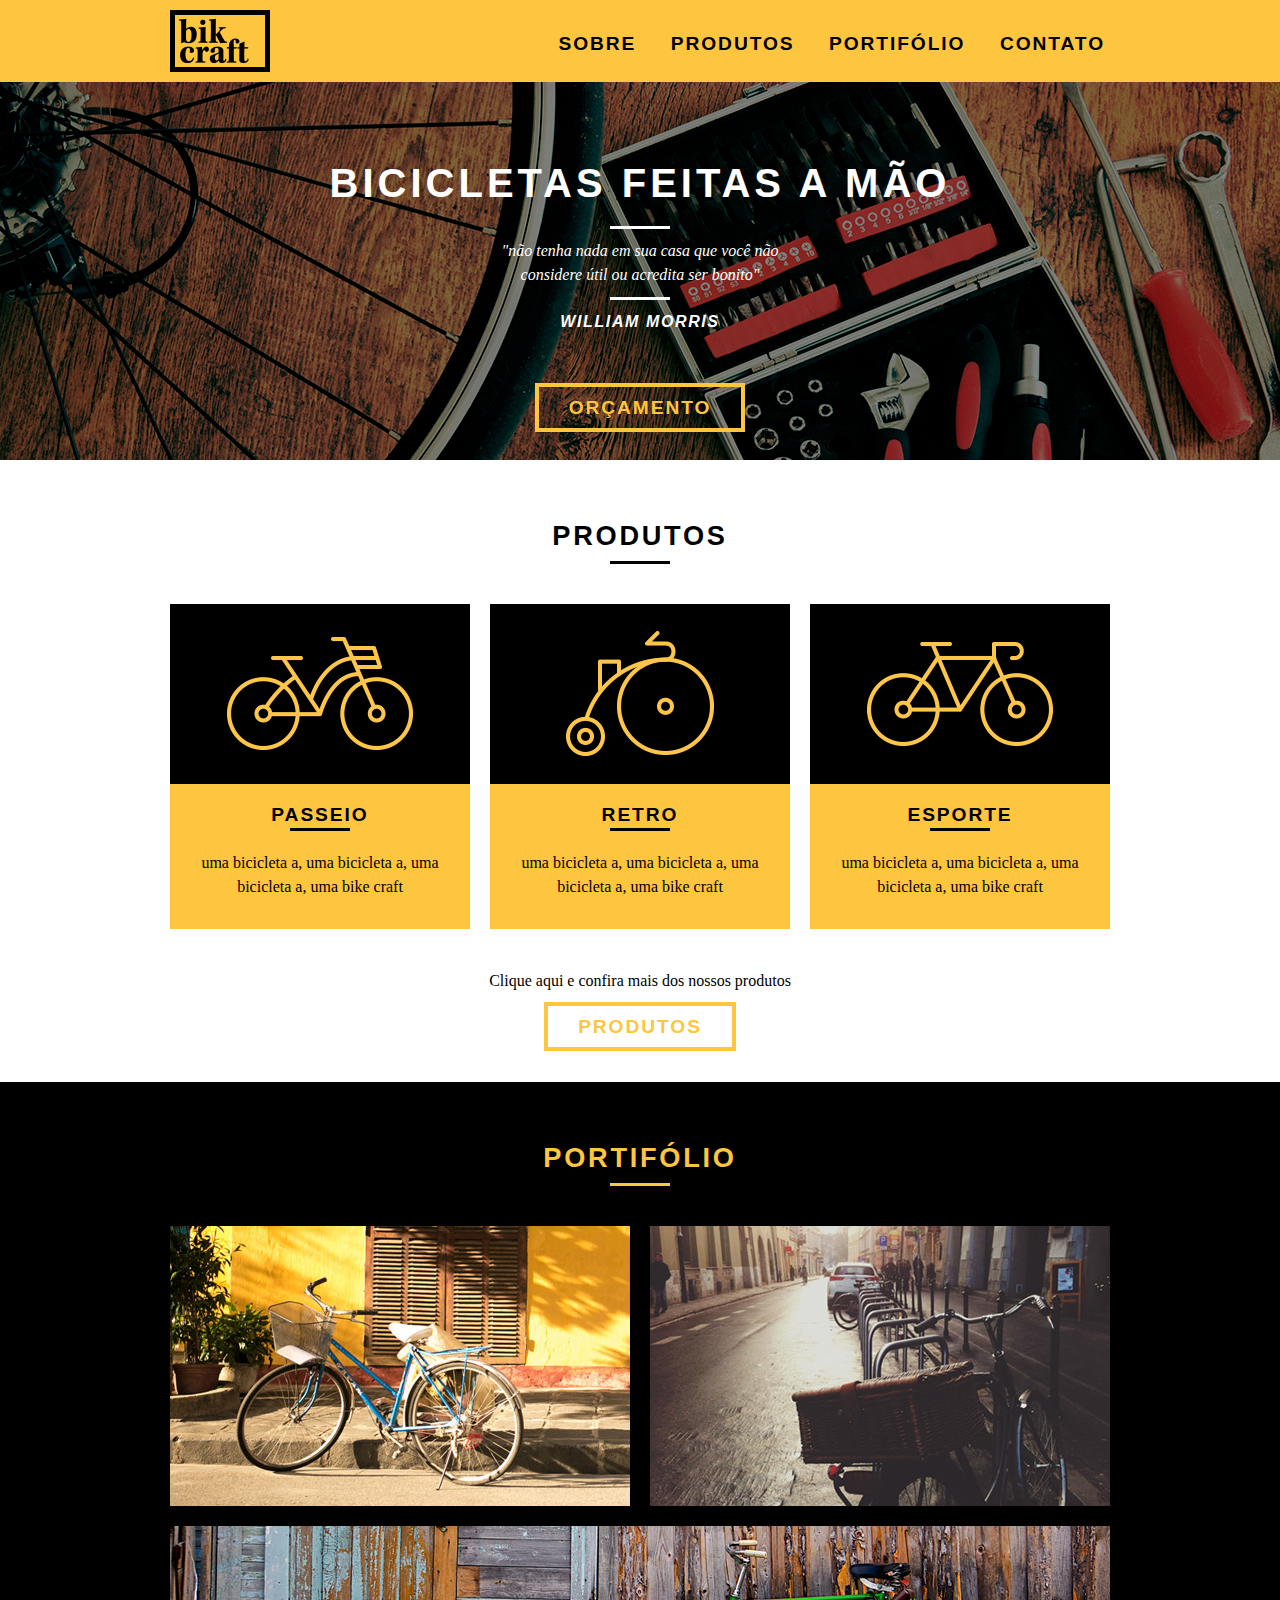
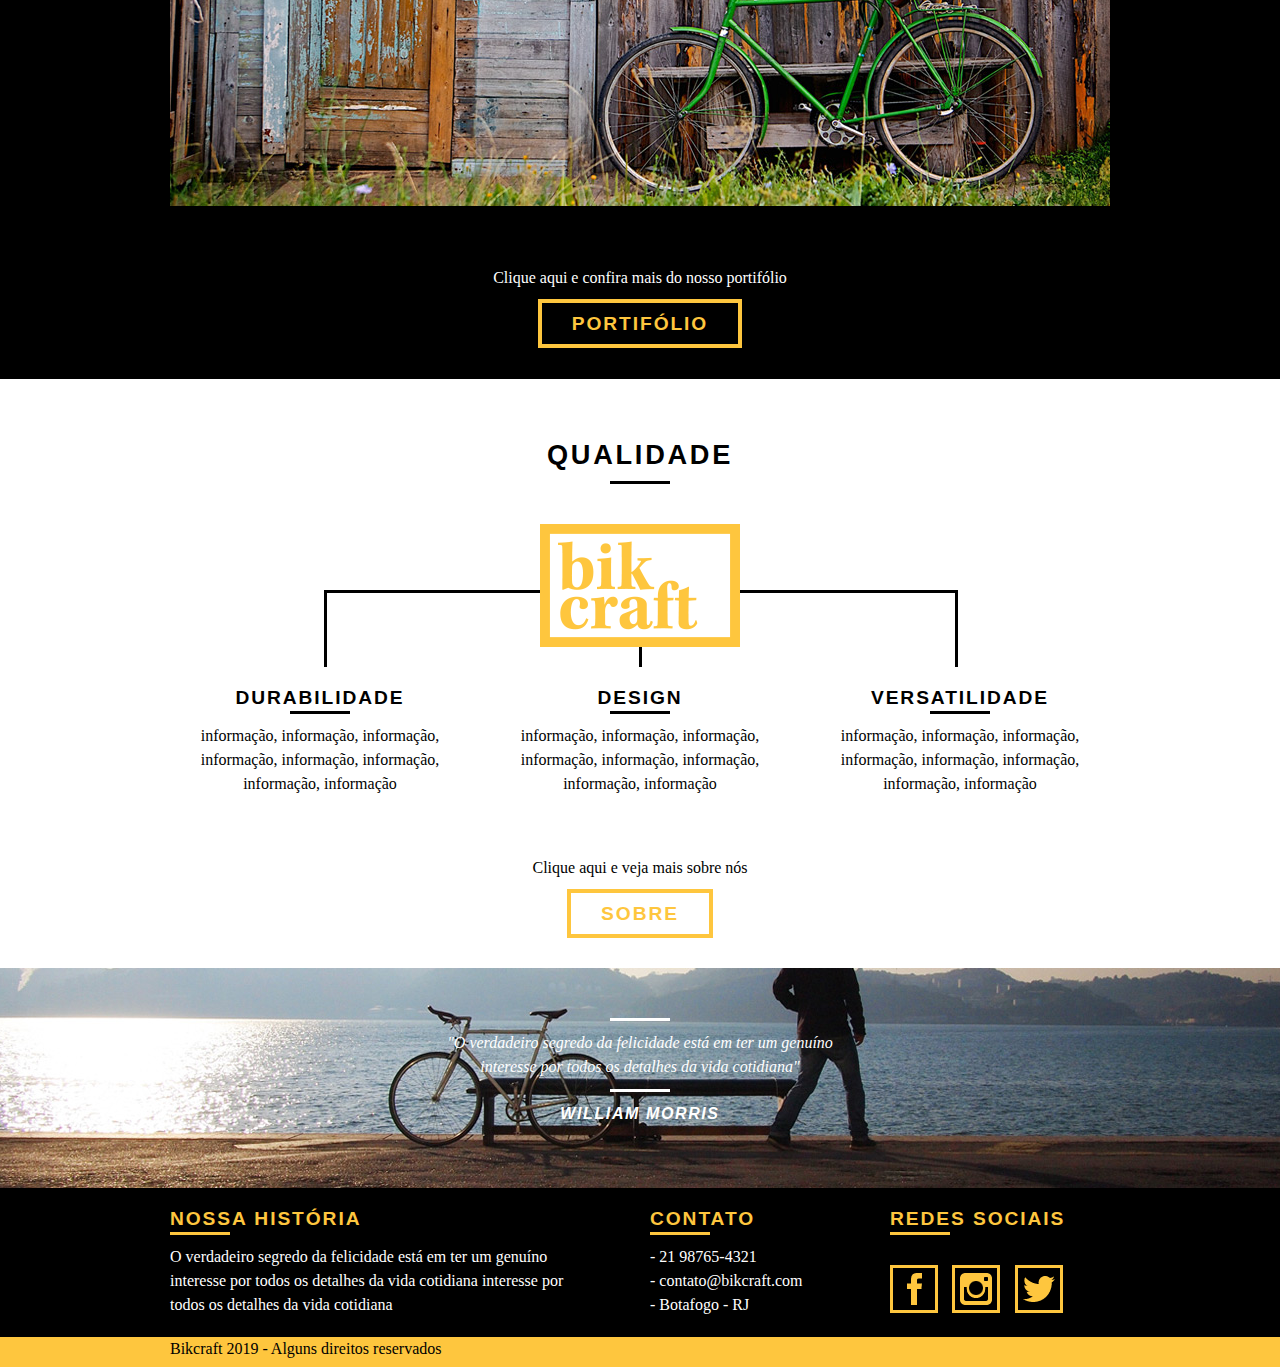
==== index.html @ 5e73a2ca "bikcraft" ====
<!DOCTYPE html>
<html lang="pt-br">
<head>
	<meta charset="UTF-8">
	<meta name="viewport" content="width=device-width, initial-scale=1.0">
	<meta http-equiv="X-UA-Compatible" content="ie=edge">
	<title>Bikcraft</title>
	<link rel="stylesheet" href="css/normalize.css">
	<link rel="stylesheet" href="css/reset.css">
	<link rel="stylesheet" href="css/grid.css">
	<link rel="stylesheet" href="css/style.css">
	<link rel="stylesheet" href="css/responsivo.css">
</head>
<body>

	<header class="main-header">
		<div class="container">
			<a href="index.html" class="logo grid-3">
				<img class="img-logo" src="img/logo.png" alt="Bikcraft"> 
			</a>
			<nav class="main-menu grid-13">
				<ul>
					<li><a href="sobre.html"> Sobre </a></li>
					<li><a href="produtos.html"> Produtos </a></li>
					<li><a href="portifolio.html"> Portifólio </a></li>
					<li><a href="contato.html"> Contato </a></li>
				</ul>
			</nav>
		</div>
	</header>

	<section class="introducao">
		<div class="container">
			<h1>Bicicletas feitas a mão</h1>
			<blockquote class="quote-externo">
				<p>"não tenha nada em sua casa que você não considere útil ou acredita ser bonito"</p>
			</blockquote>
			<cite>William Morris</cite>
		</div>
		<a href="produtos.html" class="btn">Orçamento</a>
	</section>

	<section class="container produtos">
		<h2 class="subtitulo"> Produtos </h2>

		<div class="produtos-main-div">			
			<ul class="lista-produtos">
				<li class="grid-1-3">
					<div class="produtos-icone">
						<img src="img/produtos/passeio.png" alt="Bikcraft passeio">
					</div>
					<h3 class="subsubtitulo"> Passeio </h3>
					<p>uma bicicleta a, uma bicicleta a, uma bicicleta a, uma bike craft</p>
				</li>
				
				<li class="grid-1-3">
					<div class="produtos-icone">
						<img src="img/produtos/retro.png" alt="Bikcraft retro">
					</div>
					<h3 class="subsubtitulo"> Retro </h3>
					<p>uma bicicleta a, uma bicicleta a, uma bicicleta a, uma bike craft</p>
				</li>

				<li class="grid-1-3">
					<div class="produtos-icone">
						<img src="img/produtos/esporte.png" alt="Bikcraft esporte">
					</div>
					<h3 class="subsubtitulo"> Esporte </h3>
					<p>uma bicicleta a, uma bicicleta a, uma bicicleta a, uma bike craft</p>
				</li>
			</ul>
		</div>

		<div class="call-to-action">
			<p>Clique aqui e confira mais dos nossos produtos</p>
			<a href="produtos.html" class="btn"> Produtos </a>
		</div>
	</section>

	<section class="portifolio">
		<div class="container">
			<h2 class="subtitulo"> Portifólio </h2>

			<ul class="lista-portifolio">
				<li class="grid-8">
					<img src="img/portfolio/passeio.jpg" alt="bicicleta passeio">
				</li>
				<li class="grid-8">
					<img src="img/portfolio/retro.jpg" alt="Bicicleta retro">
				</li>
				<li class="grid-16">
					<img src="img/portfolio/esporte.jpg" alt="Bicicleta esporte">
				</li>
			</ul>

			<div class="call-to-action">				
				<p>Clique aqui e confira mais do nosso portifólio</p>
				<a href="portifolio.html" class="btn"> Portifólio </a>
			</div>

		</div>
	</section>

	<section class="container qualidade">
		<h2 class="subtitulo"> Qualidade </h2>

		<div class="qualidade-img-div">
			<img src="./img/bikcraft-qualidade.png" alt="Bikcraft logo">
		</div>

		<ul class="lista-qualidade">
			<li class="grid-1-3">
				<h3 class="subsubtitulo"> Durabilidade </h3>
				<p> informação, informação, informação, informação, informação, informação, informação, informação</p>
			</li>

			<li class="grid-1-3">
				<h3 class="subsubtitulo"> Design </h3>
				<p> informação, informação, informação, informação, informação, informação, informação, informação</p>
			</li>

			<li class="grid-1-3">
				<h3 class="subsubtitulo"> Versatilidade </h3>
				<p> informação, informação, informação, informação, informação, informação, informação, informação</p>
			</li>			
		</ul>

		<div class="call-to-action">				
			<p>Clique aqui e veja mais sobre nós</p>
			<a href="sobre.html" class="btn"> Sobre </a>
		</div>
	</section>

	<section class="footer">

		<div class="pre-footer">
			<div class="container">
				<blockquote class="quote-externo">
					<p>"O verdadeiro segredo da felicidade está em ter um genuíno interesse por todos os detalhes da vida cotidiana"</p>
				</blockquote>
				<cite>William Morris</cite>
			</div>
		</div>

		<div class="main-footer">
			<div class="container">
				<div class="footer-historia grid-8">
					<h3 class="subsubtitulo"> Nossa História</h3>
					<p>O verdadeiro segredo da felicidade está em ter um genuíno interesse por todos os detalhes da vida cotidiana
					interesse por todos os detalhes da vida cotidiana</p>
				</div>

				<div class="footer-contato grid-4">
					<h3 class="subsubtitulo">Contato</h3>
					<ul>
						<li><p>- 21 98765-4321</p></li>
						<li><p>- contato@bikcraft.com</p></li>
						<li><p>- Botafogo - RJ</p></li>
					</ul>
				</div>

				<div class="footer-redes grid-4">
					<h3 class="subsubtitulo">Redes Sociais</h3>
					<ul>
						<li><a href="http://facebook.com" target="blank"><img src="./img/redes-sociais/facebook.png" alt="facebook"></a></li>
						<li><a href="http://instagram.com" target="blank"><img src="./img/redes-sociais/instagram.png" alt="instagram"></a></li>
						<li><a href="http://twitter.com" target="blank"><img src="./img/redes-sociais/twitter.png" alt="twitter"></a></li>
					</ul>
				</div>
			</div>
		</div>

		<div class="footer-copy">
			<div class="container">
				<p class="grid-16">Bikcraft 2019 - Alguns direitos reservados</p>
			</div>
		</div>
	</section>
	
</body>
</html>
---- css/grid.css ----
*, *:before, *:after {
  -webkit-box-sizing: border-box; 
  -moz-box-sizing: border-box; 
  box-sizing: border-box;
}

.container {
	width: 960px;
	margin: 0 auto;
	padding: 0px;
	position: relative;
}

.container:after, .container:before {
	content: " ";
	display: table;
}

.container:after {
	clear: both;
}

.grid-1, .grid-2, .grid-3, .grid-4, .grid-5, .grid-6, .grid-7, .grid-8, .grid-9, .grid-10, .grid-11, .grid-12, .grid-13, .grid-14, .grid-15, .grid-16, .grid-1-3 {
	float: left;
	margin-left: 10px;
	margin-right: 10px;
}

.grid-1 	{width: 40px;}
.grid-2 	{width: 100px;}
.grid-3 	{width: 160px;}
.grid-4 	{width: 220px;}
.grid-5 	{width: 280px;}
.grid-6 	{width: 340px;}
.grid-7 	{width: 400px;}
.grid-8 	{width: 460px;}
.grid-9 	{width: 520px;}
.grid-10 	{width: 580px;}
.grid-11 	{width: 640px;}
.grid-12 	{width: 700px;}
.grid-13 	{width: 760px;}
.grid-14 	{width: 820px;}
.grid-15 	{width: 880px;}
.grid-16 	{width: 940px;}
.grid-1-3	{width: 300px;}

@media only screen and (min-width: 768px) and (max-width: 959px) {
	.container {
		width: 768px;
	}
	
	.grid-1		{width: 28px;}
	.grid-2		{width: 76px;}
	.grid-3		{width: 124px;}
	.grid-4		{width: 172px;}
	.grid-5		{width: 220px;}
	.grid-6		{width: 268px;}
	.grid-7		{width: 316px;}
	.grid-8		{width: 364px;}
	.grid-9		{width: 412px;}
	.grid-10	{width: 460px;}
	.grid-11	{width: 508px;}
	.grid-12	{width: 556px;}
	.grid-13	{width: 604px;}
	.grid-14	{width: 652px;}
	.grid-15	{width: 700px;}
	.grid-16	{width: 748px;}
	.grid-1-3	{width: 236px;}	
}
	
@media only screen and (max-width: 767px) {
	.container {
		width: 300px;
	}

	.grid-1, .grid-2, .grid-3, .grid-4, .grid-5, .grid-6, .grid-7, .grid-8, .grid-9, .grid-10, .grid-11, .grid-12, .grid-13, .grid-14, .grid-15, .grid-16, .grid-1-3 {
		width: 300px;
		margin: 0 0 20px 0;
		float: none;
	}
}
---- css/style.css ----
/*Geral*/

body {
    font-family: Arial, Helvetica, sans-serif;
}

img {
    display: block;
    margin: 0 auto;
}

p {
    font-family: Georgia, 'Times New Roman', Times, serif;
    font-size: 1em;
    line-height: 1.5em;
    color: #fff;
}

.subtitulo {
    margin-top: 60px;
    margin-bottom: 40px;

    font-size: 1.7em;
    font-weight: bold;
    letter-spacing: 0.1em;
    text-transform: uppercase;
    color: #000;
}

.subsubtitulo {
    margin-top: 20px;

    font-size: 1.2em;
    font-weight: bold;
    letter-spacing: 0.1em;
    text-transform: uppercase;
    color: #000;
}

.subtitulo::after {
    content: "";
    display: block;
    width: 60px;
    height: 3px;
    background: #000;
    margin: 10px auto;
}

.subsubtitulo::after {
    content: "";
    display: block;
    width: 60px;
    height: 3px;
    background: #000;
    margin: 2px auto;
}

.btn {
    border: 4px solid #fec63e /* amarelo */;
    padding: 10px 30px;
    margin-bottom: 20px;

    font-size: 1.2em;
    letter-spacing: 0.1em;
    text-transform: uppercase;
    line-height: 1.5em;
    font-weight: bold;
    color: #fec63e;
}

.btn:hover {
    background-color: #fec63e;

    color: #fff;
}

.call-to-action {
    clear: both;
    padding-top: 40px;
    padding-bottom: 40px;
}

.call-to-action p {
    margin-bottom: 20px;
}


/*Header*/

.main-header {
    width: 100%;
    position: fixed;
    top: 0;
    background-color: #fec63e /* amarelo */;
    padding: 10px 0;
    z-index: 10;
}

.img-logo {
    margin: 0 0;
}

.main-menu {
    text-align: right;
}

.main-menu ul li {
    display: inline-block;
    margin-left: 20px;
    margin-top: 20px;
}

.main-menu ul li a {
    padding: 20px 5px;

    font-size: 1.2em;
    letter-spacing: 0.1em;
    text-transform: uppercase;
    line-height: 1.5em;
    font-weight: bold;
    color: #000;
}

.main-menu ul li a:hover {
    color: #fff;
}

.main-menu ul li a.menu-ativo {
    color: #fff;
}

/*Introducao*/

.introducao {
    width: 100%;
    height: 380px;
    margin-top: 80px;

    background-image: url(../img/bg-teste8.jpg);
    background-repeat: no-repeat;
    background-position: center top;

    text-align: center
}

.introducao h1 {
    font-size: 2.5em;
    font-weight: bold;
    letter-spacing: 0.1em;
    text-transform: uppercase;
    color: #fff;

    margin-top: 80px;
}

.quote-externo {
    max-width: 320px;
    margin: 0 auto;
}

.quote-externo p {
    margin-top: 20px;
    margin-bottom: 10px;

    font-style: italic;
}

.quote-externo p::before, .quote-externo p::after {
    content: "";
    display: block;
    width: 60px;
    height: 3px;
    background: #fff;
    margin: 10px auto;
}

cite {
    font-family: Arial, Helvetica, sans-serif;
    font-size: 1em;
    letter-spacing: 0.1em;
    text-transform: uppercase;
    line-height: 1.5em;
    font-weight: bold;
    color: #fff;
}

.introducao .container {
    margin-bottom: 60px;
}

/*Introdução interna*/

.introducao-interna {
    height: 200px;
    background-size: cover;
}

.introducao-sobre {
    background-image: url(../img/Sobre/bg-sobre.jpg);
}

.introducao-produtos {
    background-image: url(../img/produtos/bg-produtos.jpg);
}

.introducao-portifolio {
    background-image: url(../img/portfolio/bg-portifolio.jpg);
}

.introducao-contato {
    background-image: url(../img/contato/bg-contato.jpg);
}

.introducao-interna h1 {
    margin-top: 60px;
    font-size: 2em;
}

.introducao-interna h1::after {
    content: "";
    display: block;
    width: 60px;
    height: 3px;
    background: #fff;
    margin: 10px auto;
}

/*Produtos*/

.produtos {
    text-align: center;
}

.produtos p {
    color: #000;
}

.produtos ul li {
    background-color: #fec63e;
}

.produtos-icone {
    background-color: #000;
}

.produtos img {
    padding: 20px;
}

.lista-produtos li p {
    max-width: 240px;
    margin: 20px auto;
    padding-bottom: 10px;
}

/*Portifólio*/

.portifolio {
    width: 100%;
    background-color: #000;

    text-align: center;
}

.portifolio .subtitulo {
    color: #fec63e;
}

.portifolio ul li {
    margin-bottom: 20px;
}

.portifolio .subtitulo::after {
    background: #fec63e;
}

/*Qualidade*/

.qualidade {
    text-align: center;
}

.qualidade-img-div {
    background: url(../img/linhas.png) center no-repeat;
    padding-bottom: 20px;
    background-position-x: 164px;
    background-position-y: 66px;
}

.qualidade p {
    color: #000;
}

.qualidade .subsubtitulo {
    margin-bottom: 10px;
}

.qualidade .call-to-action {
    padding-top: 60px;
}

/*Footer*/

.footer {
    width: 100%;
    color: #000;
}

.footer .pre-footer {
    background: url(../img/bg-footer.jpg) center no-repeat;
    background-size: cover;
    height: 220px;
    text-align: center;
}

.footer .pre-footer .quote-externo {
    padding-top: 30px;
    max-width: 440px;
}

.footer .main-footer {
    background: #000;
    background-size: cover;
}

.footer .main-footer .subsubtitulo {
    color: #fec63e;
}

.footer .main-footer .subsubtitulo::after {
    background-color: #fec63e;
    margin-left: 0;
    margin-bottom: 10px;
}

.footer-historia {
    padding-right: 40px;
    margin-bottom: 20px;
}

.footer-redes ul li {
    display: inline-block;
}

.footer-redes ul li a {
    display: block;
    border: #fec63e solid 3px;
    padding: 5px;
    margin-right: 10px;
    margin-top: 20px;
}

.footer .footer-copy {
    background: #fec63e;
    background-size: cover;
    height: 30px;
}

.footer-copy p {
    color: #000;
}

/*---------------------------------------------------------------------------END-HOME---------------------------------------------------------------------------------------*/

.footer-interno {
    margin-top: 60px;
}

/*Sobre*/

.main-sobre p {
    color: #000;
    margin-top: 10px;
}

.main-sobre .subtitulo {
    margin-bottom: 10px;
}

.main-sobre .subtitulo::after {
    margin-left: 0;
}

.his-mis-vis {
    padding-right: 60px;
}

.main-sobre .equipe {
    padding-top: 40px;
    padding-bottom: 20px;
}

/*Produtos*/

.main-produto {
    margin-top: 60px;
}

.main-produto .subtitulo {
    text-align: center;
    color: #fff;
    margin-top: 110px; 
}

.main-produto .subtitulo::after {
    background-color: #fff;
}

.main-produto .produto-front-img {
    height: 280px;
}

.main-produto .produto-front-img, .main-produto .produto-logo {
    margin-bottom: 20px;
}

.main-produto .produto-img, .main-produto .produto-info {
    margin-bottom: 60px;
}

.main-produto .produto-passeio {
    background-image: url(../img/produtos/passeio-img1.jpg);
}
.main-produto .produto-esporte {
    background-image: url(../img/produtos/esporte-img1.jpg);
}
.main-produto .produto-retro {
    background-image: url(../img/produtos/retro-img1.jpg);
}

.main-produto .produto-logo {
    background: #000;
    padding-top: 70px;
    padding-bottom: 70px;
}

.main-produto .produto-img {
    height: 280px;
}

.main-produto .produto-info {
    height: 280px;
    width: 460px;
    background: #000;
}

.main-produto .produto-info p{
    padding: 20px;
    font-size: 1.2em;
}

.main-produto .produto-info ul {    
    margin-top: 26px;
    padding: 0;
    width: 460px;
}

.main-produto .produto-info ul li {
    display: block;
    background-color: #fec63e;
    float: left;

    height: 49px;
    width: 229px;

    margin-top: 2px;
    border: 0;
}

.main-produto .produto-info ul li:nth-child(even) {
    margin-left: 2px;
}

.main-produto .produto-info ul li p {
    font-family: Arial, Helvetica, sans-serif;
    font-size: 1em;
    letter-spacing: 0.1em;
    text-transform: uppercase;
    line-height: 1.5em;
    font-weight: bold;
    text-align: center;
    
    margin-top: 12px;
    padding: 0;
    
    color: #000;
}

/*Orcamento*/

.orcamento {
    width: 100%;
    background: #000;
}

.orcamento .subtitulo {
    color: #fec63e;
    text-align: center;
}

.orcamento .subtitulo::after {
    background-color: #fec63e;
    margin-bottom: 20px;
}

.orcamento .form-orcamento label{
    display: block;

    font-family: Georgia, 'Times New Roman', Times, serif;
    font-size: 1.2em;
    line-height: 1.5em;
    color: #fff;
}

.orcamento .form-orcamento input {
    display: inline-block;

    font-family: Georgia, 'Times New Roman', Times, serif;
    font-size: 1em;
    line-height: 1.5em;
    color: #fff;

    border: #fec63e solid 3px;
    padding: 5px;
    margin-bottom: 10px;
    background: none;
    outline: none;
}

.orcamento .form-orcamento .form-left input {
    width: 100%;
}

.orcamento .form-orcamento .form-right input #modelo {
    padding: 6px;
}

.orcamento .form-orcamento ul li {
    font-family: Georgia, 'Times New Roman', Times, serif;
    font-size: 1em;
    line-height: 1.5em;
    color: #fff;

    padding: 6px 0;
}

.orcamento .form-orcamento ul li:nth-child(odd) {
    background-color: #1b1b1b;
}

.orcamento .form-orcamento textarea {
    font-family: Georgia, 'Times New Roman', Times, serif;
    font-size: 1em;
    line-height: 1.5em;
    color: #fff;

    border: #fec63e solid 3px;
    padding: 5px;
    margin-bottom: 10px;
    background: none;
    outline: none;

    width: 100%;
}

.orcamento .form-orcamento button {
    margin: 20px auto 60px auto;
    display: block;
    background: none;
}
.orcamento .form-orcamento button:hover {
    background-color: #fec63e;
}

/*Portifolio*/

.citacao-cliente {
    margin: 60px 0;
}

.citacao-cliente .quote-externo p, .citacao-cliente cite {
    text-align: center;
    color: #000;
}

.citacao-cliente cite {
    padding-top: 10px;
    margin-left: 520px;
    text-transform: none;
}

.citacao-cliente .quote-externo p::before, .citacao-cliente .quote-externo p::after {
    background-color: #000;
}

.portifolio-bolinhas {
    margin-bottom: 40px;
}

/*Contato*/

.contato {
    margin-top: 60px;
    margin-bottom: 60px;
}

.contato .form-contato label{
    display: block;

    font-family: Georgia, 'Times New Roman', Times, serif;
    font-size: 1.2em;
    line-height: 1.5em;
    color: #000;
}

.contato .form-contato input {
    display: inline-block;

    font-family: Georgia, 'Times New Roman', Times, serif;
    font-size: 1em;
    line-height: 1.5em;
    color: #000;

    border: #fec63e solid 3px;
    padding: 5px;
    margin-bottom: 10px;
    background: none;
    outline: none;

    width: 80%;
}

.contato .form-contato button {
    margin: 20px auto 60px 0;
    display: block;
    background: none;
}
.contato .form-contato button:hover {
    background-color: #fec63e;
}

.contato .subsubtitulo {
    color: #fec63e;
}

.contato .subsubtitulo::after{
    background-color: #fec63e;
    margin-left: 0;
    margin-bottom: 5px;
}

.contato .dados ul li p {
    color: #000;
}

.contato .dados .contato-redes ul li {
    display: inline-block;
}

.contato .dados .contato-redes ul li a {
    display: block;
    border: #fec63e solid 3px;
    padding: 5px;
    margin-right: 10px;
    margin-top: 20px;
}
---- css/responsivo.css ----
@media only screen and (min-width: 768px) and (max-width: 959px) {

    img {
        max-width: 100%;
    }

    .qualidade-img-div {
        background: none;
    }

    .footer-redes ul li a {
        padding: 5px;
        margin-right: 10px;
        margin-top: 20px;
    }

    .footer-redes ul li a img {
        height: 24px;
        width: 24px;
    }

    .main-produto .produto-img img, .main-produto .produto-img {
        max-height: 216px;
    }

/*Produtos*/

    .main-produto .produto-info {
        height: 216px;
        width: 364px;
        background: #000;
    }

    .main-produto .produto-info p{
        padding: 10px;
        font-size: 1em;
    }

    .main-produto .produto-info ul {    
        margin-top: 8px;
        width: 364px;
    }

    .main-produto .produto-info ul li {    
        height: 44px;
        width: 181px;
    
        margin-top: 2px;
        border: 0;
    }

    .citacao-cliente cite {
        margin-left: 420px;
    }
}

@media only screen and (max-width: 767px) {

    img {
        max-width: 100%;
    }
    
    .main-header {
        position: relative;
        float: none;
    }

    .main-header .container {
        height: 200px;
    }

    .main-header .main-menu {
        text-align: center;
    }

    .main-header img {
        margin: 0 auto 10px auto;

    }

    .main-menu ul li {
        margin: 0;
    }

    .main-menu ul li a {
        padding: 10px 5px;
        margin: 5px;
        width: 135px;
        border: 4px solid #000;

        font-size: 1em;

        float: left;
    }

    .main-menu ul li a.menu-ativo {
        border-color: #fff;
    }

    .main-menu ul li a:hover {
        border-color: #fff;
    }

    .introducao {
        margin-top: 0;

        background-image: url(../img/bg-teste768.jpg);
        background-size: cover;
    }

    .introducao h1 {
        font-size: 2em;

        margin-top: 60px
    }

    .introducao .container {
        margin-bottom: 60px;
    }

    .call-to-action {
        padding-top: 10px;
        padding-bottom: 40px;
    }

    .qualidade-img-div {
        background: none;
    }

    /*Produtos*/

    .main-produto .produto-front-img {
        max-height: 178px;
        background-size: 408px;
        background-position-x: -24px;
    }

    .main-produto .produto-front-img .subtitulo {
        padding-top: 74px;
    }

    .main-produto .produto-img {
        margin-bottom: 20px;
    }

    .main-produto .produto-img, .main-produto .produto-img img, .main-produto .produto-logo {
        max-height: 178px;
    }

    .main-produto .produto-logo {
        padding: 19px;
    }

    .main-produto .produto-info {
        width: 300px;
        background: #000;
    }

    .main-produto .produto-info ul {    
        margin-top: 16px;
        width: 300px;
    }
    
    .main-produto .produto-info ul li {    
        height: 40px;
        width: 149px;
    
        margin-top: 2px;
        border: 0;
    }

    .main-produto .produto-info ul li p {
        letter-spacing: 0;
        
        margin-top: 10px;
    }

    .citacao-cliente cite {
        margin-left: 120px;
    }
}
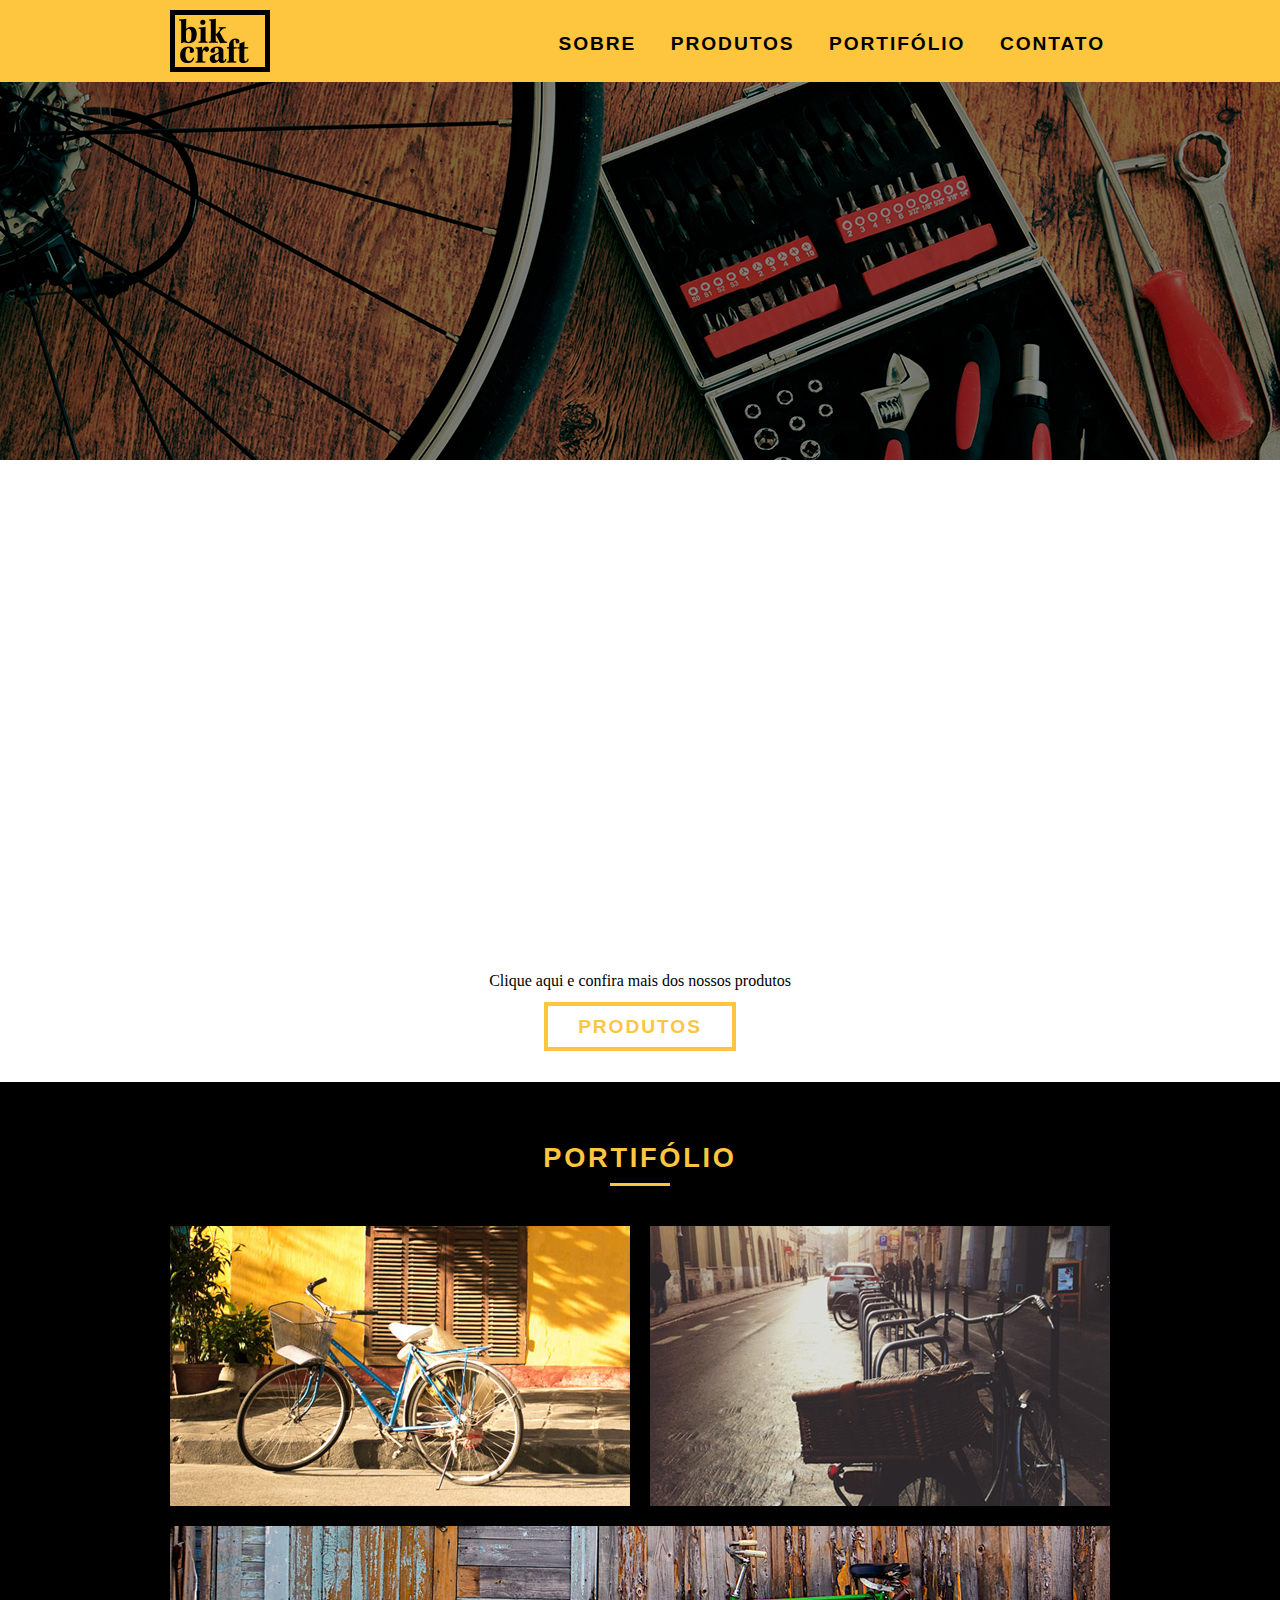
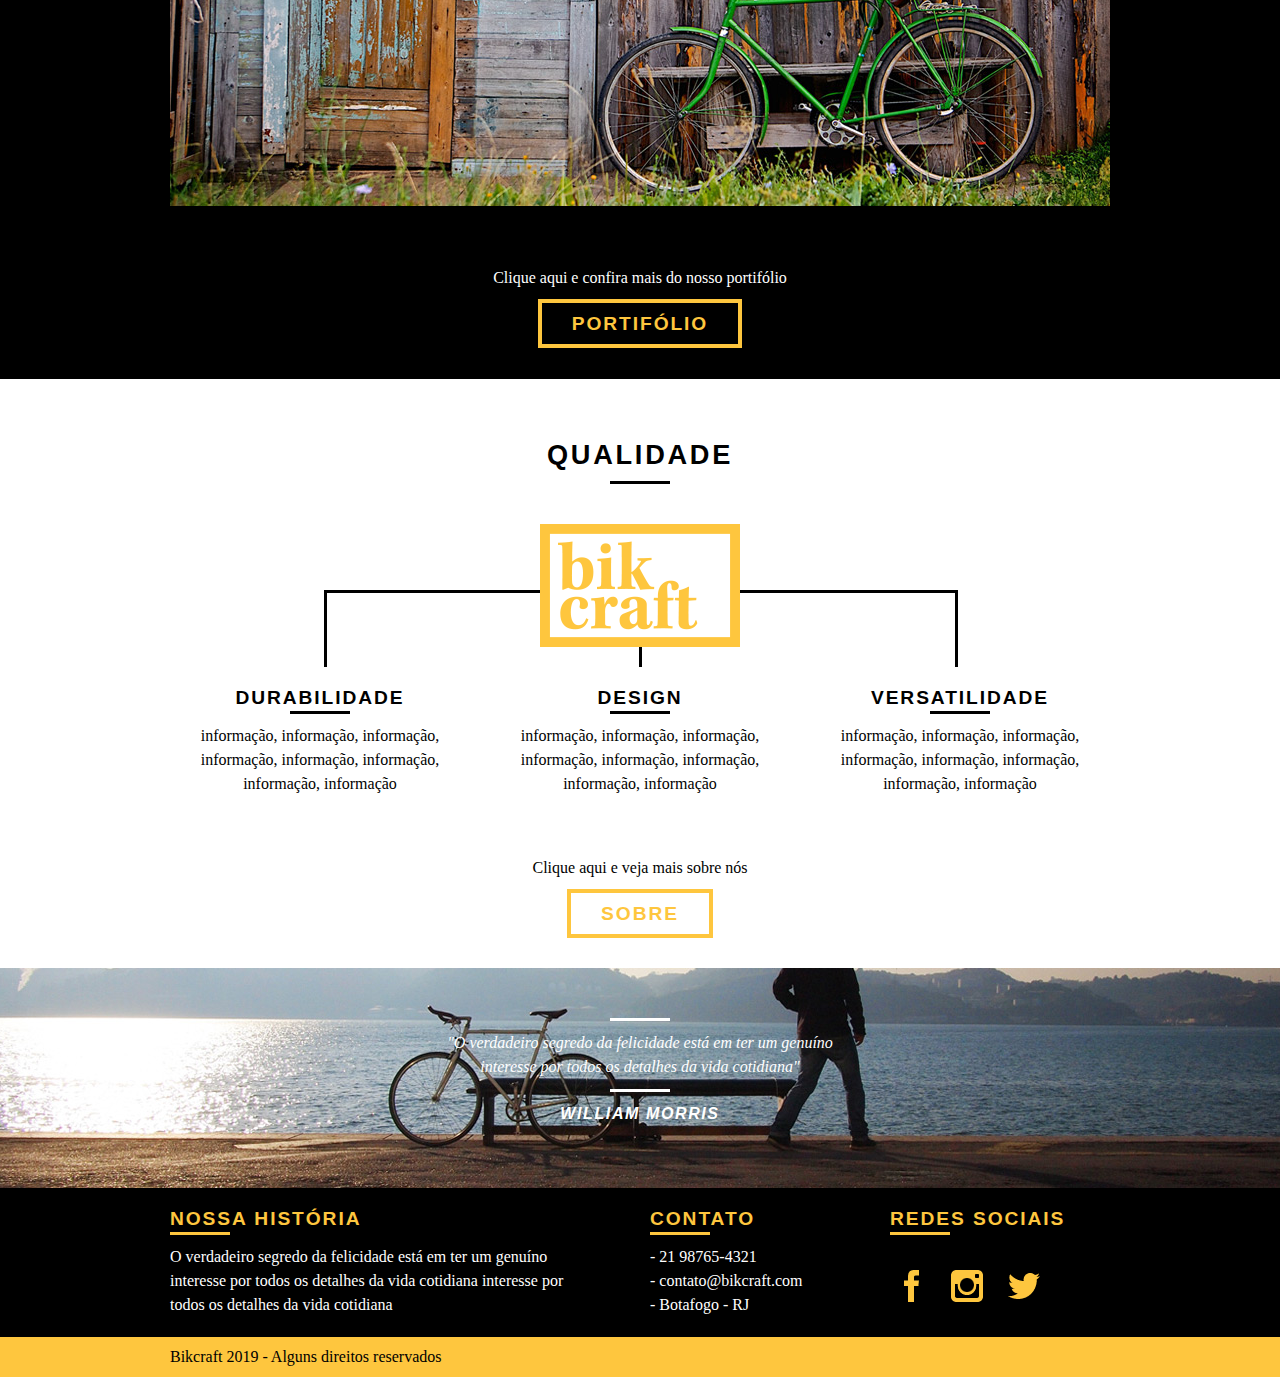
==== commit 5bf913df: "js" ====
--- a/index.html
+++ b/index.html
@@ -10,6 +10,7 @@
 	<link rel="stylesheet" href="css/grid.css">
 	<link rel="stylesheet" href="css/style.css">
 	<link rel="stylesheet" href="css/responsivo.css">
+	<script src="./js/modernizr.custom.45655.js"></script>
 </head>
 <body>
 
@@ -41,9 +42,9 @@
 	</section>
 
 	<section class="container produtos">
-		<h2 class="subtitulo"> Produtos </h2>
+		<h2 class="subtitulo animar"> Produtos </h2>
 
-		<div class="produtos-main-div">			
+		<div class="produtos-main-div animar">			
 			<ul class="lista-produtos">
 				<li class="grid-1-3">
 					<div class="produtos-icone">
@@ -176,6 +177,11 @@
 			</div>
 		</div>
 	</section>
+
+	<!-- JAVA SCRIPT -->
+	<script src="./js/jquery-1.8.3.min.js"></script>
+	<script src="./js/plugins.js"></script>
+	<script src="./js/main.js"></script>
 	
 </body>
 </html>--- a/css/style.css
+++ b/css/style.css
@@ -66,6 +66,8 @@
     line-height: 1.5em;
     font-weight: bold;
     color: #fec63e;
+
+    transition: all .4s ease;
 }
 
 .btn:hover {
@@ -119,6 +121,8 @@
     line-height: 1.5em;
     font-weight: bold;
     color: #000;
+
+    transition: all .4s ease;
 }
 
 .main-menu ul li a:hover {
@@ -344,20 +348,26 @@
 
 .footer-redes ul li a {
     display: block;
-    border: #fec63e solid 3px;
+    /*border: #fec63e solid 3px;*/
     padding: 5px;
     margin-right: 10px;
     margin-top: 20px;
+
+    transition: all .4s ease;
+}
+
+.footer-redes ul li a:hover {
+    border: #fec63e solid 3px;
 }
 
 .footer .footer-copy {
     background: #fec63e;
     background-size: cover;
-    height: 30px;
 }
 
 .footer-copy p {
     color: #000;
+    padding: 8px 0;
 }
 
 /*---------------------------------------------------------------------------END-HOME---------------------------------------------------------------------------------------*/
@@ -593,9 +603,67 @@
     background-color: #000;
 }
 
-.portifolio-bolinhas {
+.portifolio .lista-portifolio li div {
+    margin-bottom: 20px;
+}
+
+.portifolio .lista-portifolio li div:last-of-type {
+    margin-bottom: 0px;
+}
+
+/*Plugin slide*/
+.rslides, .rslides-portifolio {
+    position: relative;
+    list-style: none;
+    overflow: hidden;
+    width: 100%;
+    padding: 0;
+    margin: 0;
+}
+
+.rslides li, .rslides-portifolio li {
+    backface-visibility: hidden;
+    position: absolute;
+    display: none;
+    width: 100%;
+    left: 0;
+    top: 0;
+}
+
+.rslides li:first-child, .rslides-portifolio li:first-child {
+    position: relative;
+    display: block;
+    float: left;
+}
+
+.rslides img, .rslides-portifolio img {
+    display: block;
+    height: auto;
+    width: 100%;
+    border: 0;
+}
+
+.rslides_tabs {
     margin-bottom: 40px;
 }
+.rslides_tabs li {
+    display: inline;
+    margin: 0 5px;
+}
+.rslides_tabs li a{
+    width: 15px;
+    height: 15px;
+    background-color: #1b1b1b;
+    border-radius: 15px;
+    overflow: hidden;
+    text-indent: -300px;
+    display: inline-block;
+}
+.rslides_tabs li.rslides_here a {
+    background-color: #fec63e;
+}
+
+/*Plugin slide END*/
 
 /*Contato*/
 
@@ -663,4 +731,73 @@
     padding: 5px;
     margin-right: 10px;
     margin-top: 20px;
+}
+
+/*Animation*/
+
+.js .introducao h1, .js .introducao .quote-externo, .js .introducao .btn, .js .introducao cite, .js .animar, .js .animar-interno {
+    opacity: 0;
+}
+
+.animated {
+    -webkit-animation: 1s both;
+            animation: 1s both;
+}
+
+@-webkit-keyframes fadeInDown {
+    from {
+        opacity: 0;
+        -webkit-transform: translate3d(0, -100%, 0);
+        transform: translate3d(0, -100%, 0);
+    }
+
+    to {
+        opacity: 1;
+        -webkit-transform: translate3d(0, 0, 0);
+        transform: translate3d(0, 0, 0);
+    }
+}
+
+@keyframes fadeInDown {
+    from {
+        opacity: 0;
+        -webkit-transform: translate3d(0, -100%, 0);
+        transform: translate3d(0, -100%, 0);
+    }
+
+    to {
+        opacity: 1;
+        -webkit-transform: translate3d(0, 0, 0);
+        transform: translate3d(0, 0, 0);
+    }
+}
+
+.fadeInDown {
+    -webkit-animation-name: fadeInDown;
+    animation-name: fadeInDown;
+}
+
+@-webkit-keyframes fadeIn {
+    from {
+      opacity: 0;
+    }
+  
+    to {
+      opacity: 1;
+    }
+}
+  
+  @keyframes fadeIn {
+    from {
+      opacity: 0;
+    }
+  
+    to {
+      opacity: 1;
+    }
+}
+  
+.fadeIn {
+    -webkit-animation-name: fadeIn;
+    animation-name: fadeIn;
 }--- a/css/responsivo.css
+++ b/css/responsivo.css
@@ -1,3 +1,5 @@
+/*tablets*/
+
 @media only screen and (min-width: 768px) and (max-width: 959px) {
 
     img {
@@ -53,6 +55,8 @@
         margin-left: 420px;
     }
 }
+
+/* Smartphone */
 
 @media only screen and (max-width: 767px) {
 
@@ -115,7 +119,7 @@
     }
 
     .introducao .container {
-        margin-bottom: 60px;
+        margin-bottom: 40px;
     }
 
     .call-to-action {
@@ -178,4 +182,18 @@
     .citacao-cliente cite {
         margin-left: 120px;
     }
+
+    .footer-copy p {
+        font-size: 0.8em;
+    }
+
+    /*Portifolio*/
+
+    .portifolio .lista-portifolio li div {
+        margin-bottom: 20px;
+    }
+    
+    .portifolio .lista-portifolio li div:last-of-type {
+        margin-bottom: 0px;
+    }
 }